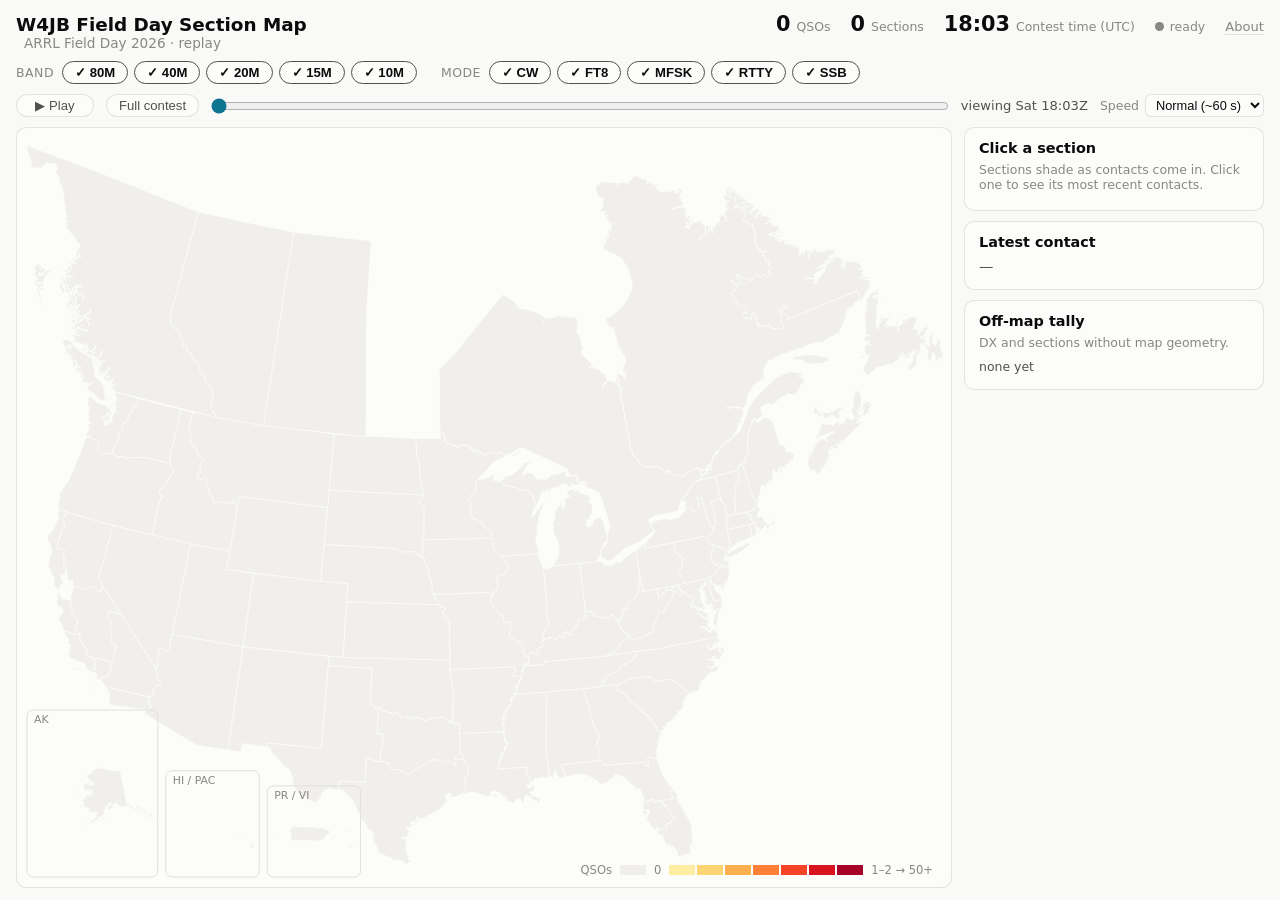
==== index.html @ 1a1bbf34 "Baseline static Field Day map before pre-launch fixes" ====
<!DOCTYPE html>
<html lang="en">
<head>
<meta charset="utf-8">
<meta name="viewport" content="width=device-width, initial-scale=1">
<title>W4JB Field Day Section Map</title>
<meta name="description" content="Interactive replay of the W4JB ARRL Field Day 2026 log across ARRL/RAC sections.">
<link rel="stylesheet" href="style.css">
<script src="vendor/d3.v7.min.js"></script>
</head>
<body>
<div class="app">
  <header>
    <div class="title-block">
      <h1>W4JB Field Day Section Map</h1>
      <span class="subtitle">ARRL Field Day 2026 &middot; replay</span>
    </div>
    <div class="stats-row">
      <div class="stat"><span class="stat-value" id="stat-qsos">0</span><span class="stat-label">QSOs</span></div>
      <div class="stat"><span class="stat-value" id="stat-sections">0</span><span class="stat-label">Sections</span></div>
      <div class="stat"><span class="stat-value" id="stat-clock">--:--</span><span class="stat-label">Contest time (UTC)</span></div>
      <div class="stat"><span class="conn-dot" id="conn-dot"></span><span class="stat-label" id="conn-label">loading…</span></div>
      <a class="about-link" href="about.html">About</a>
    </div>
  </header>

  <div class="filters" id="filters">
    <div class="filter-group" id="band-filters"><span class="filter-title">Band</span></div>
    <div class="filter-group" id="mode-filters"><span class="filter-title">Mode</span></div>
  </div>

  <div class="timebar">
    <button id="play-btn" class="chip on" aria-label="Play or pause the replay">&#9654; Play</button>
    <button id="live-btn" class="chip" aria-label="Show the full completed contest">Full contest</button>
    <input type="range" id="time-slider" min="0" max="0" value="0" step="60"
           aria-label="Scrub contest time">
    <span class="time-label" id="time-label">loading…</span>
    <label class="speed-ctl">Speed
      <select id="speed-select" aria-label="Replay speed">
        <option value="30">Fast (~30 s)</option>
        <option value="60" selected>Normal (~60 s)</option>
        <option value="120">Slow (~2 min)</option>
      </select>
    </label>
  </div>

  <main>
    <div class="map-pane">
      <svg id="map" role="img" aria-label="Choropleth map of ARRL sections worked"></svg>
      <div class="legend" id="legend"></div>
      <div class="tooltip" id="tooltip" hidden></div>
    </div>

    <aside class="side-panel">
      <section class="panel" id="detail-panel">
        <h2 id="detail-title">Click a section</h2>
        <p class="panel-hint" id="detail-hint">Sections shade as contacts come in. Click one to see its most recent contacts.</p>
        <table class="contact-table" id="detail-table" hidden>
          <thead><tr><th>UTC</th><th>Call</th><th>Band</th><th>Mode</th></tr></thead>
          <tbody></tbody>
        </table>
      </section>
      <section class="panel">
        <h2>Latest contact</h2>
        <div class="latest" id="latest">&mdash;</div>
      </section>
      <section class="panel">
        <h2>Off-map tally</h2>
        <p class="panel-hint">DX and sections without map geometry.</p>
        <table class="contact-table" id="offmap-table">
          <tbody></tbody>
        </table>
      </section>
    </aside>
  </main>
</div>
<script src="app.js"></script>
</body>
</html>
---- style.css ----
:root {
  color-scheme: light;
  --surface-1: #fcfcfb;
  --page: #f9f9f7;
  --text-primary: #0b0b0b;
  --text-secondary: #52514e;
  --text-muted: #898781;
  --hairline: #e1e0d9;
  --border: rgba(11, 11, 11, 0.10);
  --map-empty: #f0efec;
  --map-stroke: #fcfcfb;
  --flash: #0e7490;
  --good: #006300;
}
@media (prefers-color-scheme: dark) {
  :root {
    color-scheme: dark;
    --surface-1: #1a1a19;
    --page: #0d0d0d;
    --text-primary: #ffffff;
    --text-secondary: #c3c2b7;
    --text-muted: #898781;
    --hairline: #2c2c2a;
    --border: rgba(255, 255, 255, 0.10);
    --map-empty: #242423;
    --map-stroke: #0d0d0d;
    --flash: #22d3ee;
    --good: #0ca30c;
  }
}

* { box-sizing: border-box; margin: 0; }
body {
  background: var(--page);
  color: var(--text-primary);
  font-family: system-ui, -apple-system, "Segoe UI", sans-serif;
  font-size: 14px;
}
.app { display: flex; flex-direction: column; height: 100vh; padding: 12px 16px; gap: 10px; }

header { display: flex; justify-content: space-between; align-items: baseline; flex-wrap: wrap; gap: 8px; }
h1 { font-size: 1.15rem; font-weight: 650; }
.subtitle { color: var(--text-muted); font-size: 0.85rem; margin-left: 8px; }
.stats-row { display: flex; gap: 20px; align-items: baseline; }
.stat { display: flex; align-items: baseline; gap: 6px; }
.stat-value { font-size: 1.3rem; font-weight: 650; font-variant-numeric: tabular-nums; }
.stat-label { color: var(--text-muted); font-size: 0.78rem; }
.conn-dot { width: 9px; height: 9px; border-radius: 50%; background: var(--text-muted); display: inline-block; }
.conn-dot.live { background: var(--good); }
.conn-dot.playing { background: var(--flash); }
.about-link { color: var(--text-muted); font-size: 0.82rem; text-decoration: none; border-bottom: 1px solid var(--border); }
.about-link:hover { color: var(--text-primary); }

.filters { display: flex; gap: 24px; flex-wrap: wrap; align-items: center; }
.filter-group { display: flex; gap: 6px; align-items: center; flex-wrap: wrap; }
.filter-title { color: var(--text-muted); font-size: 0.78rem; margin-right: 2px; text-transform: uppercase; letter-spacing: 0.04em; }
.chip {
  border: 1px solid var(--border);
  background: var(--surface-1);
  color: var(--text-secondary);
  border-radius: 999px;
  padding: 3px 12px;
  font-size: 0.82rem;
  cursor: pointer;
}
.chip.on { color: var(--text-primary); border-color: var(--text-secondary); font-weight: 600; }
.filters .chip.on::before { content: "✓ "; font-weight: 700; }

main { display: flex; flex: 1; gap: 12px; min-height: 0; }
.map-pane {
  position: relative; flex: 1; min-width: 0;
  background: var(--surface-1);
  border: 1px solid var(--border);
  border-radius: 10px;
  overflow: hidden;
}
#map { width: 100%; height: 100%; display: block; }

.section-shape { stroke: var(--map-stroke); stroke-width: 0.7; cursor: pointer; transition: fill 0.4s; }
.section-shape:hover { stroke: var(--text-primary); stroke-width: 1.2; }
.section-shape.selected { stroke: var(--text-primary); stroke-width: 1.6; }
.section-shape.flash { stroke: var(--flash); stroke-width: 2.2; transition: none; }

.inset-box { fill: none; stroke: var(--hairline); stroke-width: 1; }
.inset-label { fill: var(--text-muted); font-size: 0.68rem; }

.timebar { display: flex; align-items: center; gap: 12px; }
.timebar input[type="range"] { flex: 1; accent-color: var(--flash); min-width: 120px; }
.time-label { color: var(--text-secondary); font-size: 0.82rem; white-space: nowrap; font-variant-numeric: tabular-nums; }
.as-of { color: var(--text-muted); font-size: 0.78rem; }
.speed-ctl { color: var(--text-muted); font-size: 0.78rem; display: flex; align-items: center; gap: 6px; white-space: nowrap; }
.speed-ctl select {
  background: var(--surface-1); color: var(--text-primary);
  border: 1px solid var(--border); border-radius: 6px; padding: 2px 6px; font-size: 0.8rem;
}
#play-btn { min-width: 78px; }

.legend {
  position: absolute; right: 12px; bottom: 10px;
  display: flex; align-items: center; gap: 2px;
  font-size: 0.72rem; color: var(--text-muted);
}
.legend .swatch { width: 26px; height: 10px; }
.legend .lab { margin: 0 6px; }

.tooltip {
  position: absolute; pointer-events: none;
  background: var(--surface-1); border: 1px solid var(--border);
  border-radius: 6px; padding: 6px 9px; font-size: 0.8rem;
  box-shadow: 0 2px 8px rgba(0,0,0,0.18); max-width: 240px; z-index: 5;
}
.tooltip .tt-title { font-weight: 650; }
.tooltip .tt-sub { color: var(--text-secondary); }

.side-panel { width: 300px; display: flex; flex-direction: column; gap: 10px; overflow-y: auto; }
.panel {
  background: var(--surface-1);
  border: 1px solid var(--border);
  border-radius: 10px;
  padding: 12px 14px;
}
.panel h2 { font-size: 0.9rem; font-weight: 650; margin-bottom: 6px; }
.panel-hint { color: var(--text-muted); font-size: 0.78rem; margin-bottom: 6px; }

.contact-table { width: 100%; border-collapse: collapse; font-size: 0.82rem; }
.contact-table th {
  text-align: left; color: var(--text-muted); font-weight: 500;
  border-bottom: 1px solid var(--hairline); padding: 2px 6px 4px 0;
}
.contact-table td {
  padding: 3px 6px 3px 0; border-bottom: 1px solid var(--hairline);
  font-variant-numeric: tabular-nums; color: var(--text-secondary);
}
.contact-table td.call { color: var(--text-primary); font-weight: 600; }
.contact-table tr:last-child td { border-bottom: none; }

.latest { font-size: 0.9rem; color: var(--text-secondary); line-height: 1.45; }
.latest .call { font-weight: 650; color: var(--text-primary); }

/* ---- About / docs page ---- */
.doc { max-width: 820px; margin: 0 auto; padding: 32px 20px 64px; line-height: 1.6; }
.doc a { color: var(--flash); }
.doc h1 { font-size: 1.5rem; margin-bottom: 4px; }
.doc h2 { font-size: 1.1rem; margin: 28px 0 8px; }
.doc p, .doc li { color: var(--text-secondary); }
.doc code { background: var(--surface-1); border: 1px solid var(--border); border-radius: 4px; padding: 1px 5px; font-size: 0.85em; }
.doc ul { margin: 8px 0 8px 22px; }
.doc .back { display: inline-block; margin-bottom: 18px; font-size: 0.85rem; }
.doc .muted { color: var(--text-muted); font-size: 0.85rem; }
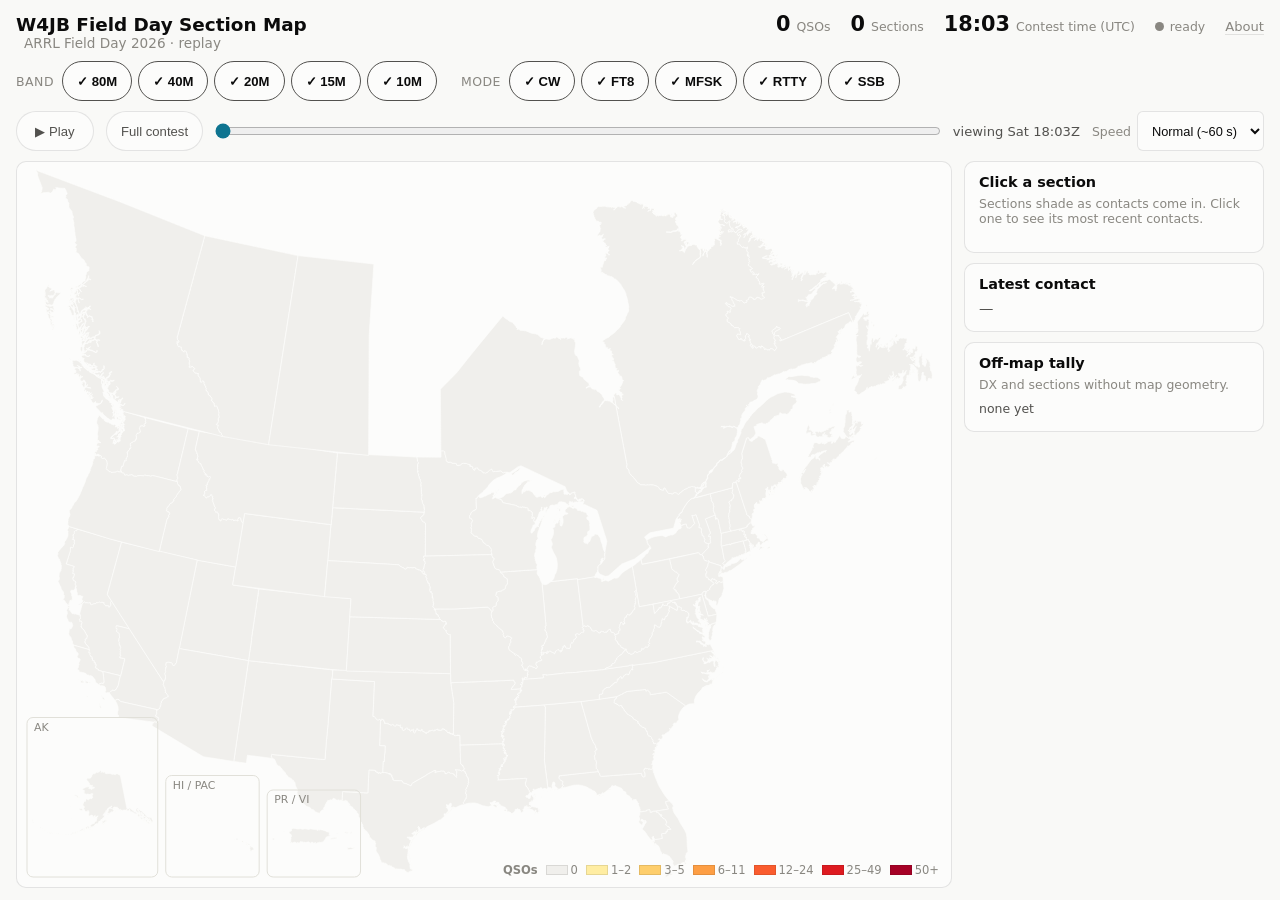
==== commit 53b553f5: "Prepare Field Day map for public launch" ====
--- a/index.html
+++ b/index.html
@@ -19,7 +19,7 @@
       <div class="stat"><span class="stat-value" id="stat-qsos">0</span><span class="stat-label">QSOs</span></div>
       <div class="stat"><span class="stat-value" id="stat-sections">0</span><span class="stat-label">Sections</span></div>
       <div class="stat"><span class="stat-value" id="stat-clock">--:--</span><span class="stat-label">Contest time (UTC)</span></div>
-      <div class="stat"><span class="conn-dot" id="conn-dot"></span><span class="stat-label" id="conn-label">loading…</span></div>
+      <div class="stat" role="status" aria-live="polite"><span class="conn-dot" id="conn-dot" aria-hidden="true"></span><span class="stat-label" id="conn-label">loading…</span></div>
       <a class="about-link" href="about.html">About</a>
     </div>
   </header>
@@ -30,11 +30,11 @@
   </div>
 
   <div class="timebar">
-    <button id="play-btn" class="chip on" aria-label="Play or pause the replay">&#9654; Play</button>
-    <button id="live-btn" class="chip" aria-label="Show the full completed contest">Full contest</button>
+    <button id="play-btn" class="chip on" aria-label="Play replay" aria-pressed="false">&#9654; Play</button>
+    <button id="live-btn" class="chip" aria-label="Show the full completed contest" aria-pressed="false">Full contest</button>
     <input type="range" id="time-slider" min="0" max="0" value="0" step="60"
            aria-label="Scrub contest time">
-    <span class="time-label" id="time-label">loading…</span>
+    <span class="time-label" id="time-label" aria-live="polite">loading…</span>
     <label class="speed-ctl">Speed
       <select id="speed-select" aria-label="Replay speed">
         <option value="30">Fast (~30 s)</option>
@@ -46,17 +46,18 @@
 
   <main>
     <div class="map-pane">
-      <svg id="map" role="img" aria-label="Choropleth map of ARRL sections worked"></svg>
-      <div class="legend" id="legend"></div>
+      <svg id="map" role="group" aria-label="Interactive choropleth map of worked ARRL and RAC sections. Use Tab to focus a section and Enter or Space to select it."></svg>
+      <div class="legend" id="legend" aria-label="QSO heat-scale legend"></div>
       <div class="tooltip" id="tooltip" hidden></div>
     </div>
 
     <aside class="side-panel">
-      <section class="panel" id="detail-panel">
+      <section class="panel" id="detail-panel" aria-live="polite">
         <h2 id="detail-title">Click a section</h2>
         <p class="panel-hint" id="detail-hint">Sections shade as contacts come in. Click one to see its most recent contacts.</p>
+        <div class="section-breakdown" id="detail-breakdown" hidden></div>
         <table class="contact-table" id="detail-table" hidden>
-          <thead><tr><th>UTC</th><th>Call</th><th>Band</th><th>Mode</th></tr></thead>
+          <thead><tr><th>UTC</th><th>Call</th><th>Sec.</th><th>Band</th><th>Mode</th></tr></thead>
           <tbody></tbody>
         </table>
       </section>
--- a/style.css
+++ b/style.css
@@ -30,18 +30,23 @@
 }
 
 * { box-sizing: border-box; margin: 0; }
+html, body { max-width: 100%; overflow-x: hidden; }
 body {
   background: var(--page);
   color: var(--text-primary);
   font-family: system-ui, -apple-system, "Segoe UI", sans-serif;
   font-size: 14px;
 }
-.app { display: flex; flex-direction: column; height: 100vh; padding: 12px 16px; gap: 10px; }
+.app {
+  display: flex; flex-direction: column;
+  min-height: 100vh; min-height: 100dvh;
+  padding: 12px 16px; gap: 10px;
+}
 
 header { display: flex; justify-content: space-between; align-items: baseline; flex-wrap: wrap; gap: 8px; }
 h1 { font-size: 1.15rem; font-weight: 650; }
 .subtitle { color: var(--text-muted); font-size: 0.85rem; margin-left: 8px; }
-.stats-row { display: flex; gap: 20px; align-items: baseline; }
+.stats-row { display: flex; gap: 12px 20px; align-items: baseline; flex-wrap: wrap; }
 .stat { display: flex; align-items: baseline; gap: 6px; }
 .stat-value { font-size: 1.3rem; font-weight: 650; font-variant-numeric: tabular-nums; }
 .stat-label { color: var(--text-muted); font-size: 0.78rem; }
@@ -59,7 +64,8 @@
   background: var(--surface-1);
   color: var(--text-secondary);
   border-radius: 999px;
-  padding: 3px 12px;
+  min-height: 40px;
+  padding: 8px 14px;
   font-size: 0.82rem;
   cursor: pointer;
 }
@@ -69,6 +75,7 @@
 main { display: flex; flex: 1; gap: 12px; min-height: 0; }
 .map-pane {
   position: relative; flex: 1; min-width: 0;
+  min-height: 440px;
   background: var(--surface-1);
   border: 1px solid var(--border);
   border-radius: 10px;
@@ -80,28 +87,32 @@
 .section-shape:hover { stroke: var(--text-primary); stroke-width: 1.2; }
 .section-shape.selected { stroke: var(--text-primary); stroke-width: 1.6; }
 .section-shape.flash { stroke: var(--flash); stroke-width: 2.2; transition: none; }
+.section-shape:focus { outline: none; stroke: var(--flash); stroke-width: 2.4; }
 
 .inset-box { fill: none; stroke: var(--hairline); stroke-width: 1; }
 .inset-label { fill: var(--text-muted); font-size: 0.68rem; }
+.inset-divider { stroke: var(--hairline); stroke-width: 1; }
 
-.timebar { display: flex; align-items: center; gap: 12px; }
-.timebar input[type="range"] { flex: 1; accent-color: var(--flash); min-width: 120px; }
+.timebar { display: flex; align-items: center; gap: 8px 12px; flex-wrap: wrap; }
+.timebar input[type="range"] { flex: 1 1 220px; accent-color: var(--flash); min-width: 120px; min-height: 40px; }
 .time-label { color: var(--text-secondary); font-size: 0.82rem; white-space: nowrap; font-variant-numeric: tabular-nums; }
 .as-of { color: var(--text-muted); font-size: 0.78rem; }
 .speed-ctl { color: var(--text-muted); font-size: 0.78rem; display: flex; align-items: center; gap: 6px; white-space: nowrap; }
 .speed-ctl select {
   background: var(--surface-1); color: var(--text-primary);
-  border: 1px solid var(--border); border-radius: 6px; padding: 2px 6px; font-size: 0.8rem;
+  border: 1px solid var(--border); border-radius: 6px; padding: 8px 10px; min-height: 40px; font-size: 0.8rem;
 }
 #play-btn { min-width: 78px; }
 
 .legend {
   position: absolute; right: 12px; bottom: 10px;
-  display: flex; align-items: center; gap: 2px;
+  display: flex; align-items: center; justify-content: flex-end; flex-wrap: wrap; gap: 4px 8px;
+  max-width: calc(100% - 24px);
   font-size: 0.72rem; color: var(--text-muted);
 }
-.legend .swatch { width: 26px; height: 10px; }
-.legend .lab { margin: 0 6px; }
+.legend-title { font-weight: 650; }
+.legend-item { display: inline-flex; align-items: center; gap: 3px; white-space: nowrap; }
+.legend .swatch { width: 22px; height: 10px; border: 1px solid var(--border); }
 
 .tooltip {
   position: absolute; pointer-events: none;
@@ -121,6 +132,7 @@
 }
 .panel h2 { font-size: 0.9rem; font-weight: 650; margin-bottom: 6px; }
 .panel-hint { color: var(--text-muted); font-size: 0.78rem; margin-bottom: 6px; }
+.section-breakdown { display: flex; flex-wrap: wrap; gap: 4px 12px; color: var(--text-secondary); font-size: 0.82rem; margin-bottom: 8px; }
 
 .contact-table { width: 100%; border-collapse: collapse; font-size: 0.82rem; }
 .contact-table th {
@@ -137,6 +149,37 @@
 .latest { font-size: 0.9rem; color: var(--text-secondary); line-height: 1.45; }
 .latest .call { font-weight: 650; color: var(--text-primary); }
 
+button:focus-visible, select:focus-visible, input:focus-visible, a:focus-visible {
+  outline: 3px solid var(--flash);
+  outline-offset: 2px;
+}
+
+@media (max-width: 800px) {
+  .app { padding: 10px; }
+  header { align-items: flex-start; }
+  .title-block { width: 100%; }
+  .subtitle { display: block; margin: 2px 0 0; }
+  .stats-row { width: 100%; }
+  .filters { gap: 10px 18px; }
+  .filter-group { align-items: flex-start; }
+  .timebar { align-items: center; }
+  .time-label { order: 4; flex: 1 1 100%; white-space: normal; }
+  main { flex-direction: column; min-height: auto; }
+  .map-pane { flex: none; width: 100%; min-height: 0; }
+  #map { height: clamp(380px, calc(79vw + 95px), 690px); }
+  .side-panel { width: 100%; overflow-y: visible; }
+  .legend {
+    position: static; justify-content: flex-start; max-width: none;
+    padding: 8px 10px 10px;
+  }
+  .chip, .speed-ctl select { min-height: 44px; }
+}
+
+@media (prefers-reduced-motion: reduce) {
+  .section-shape, .section-shape.flash { transition: none; }
+  .section-shape.flash { stroke: var(--map-stroke); stroke-width: 0.7; }
+}
+
 /* ---- About / docs page ---- */
 .doc { max-width: 820px; margin: 0 auto; padding: 32px 20px 64px; line-height: 1.6; }
 .doc a { color: var(--flash); }
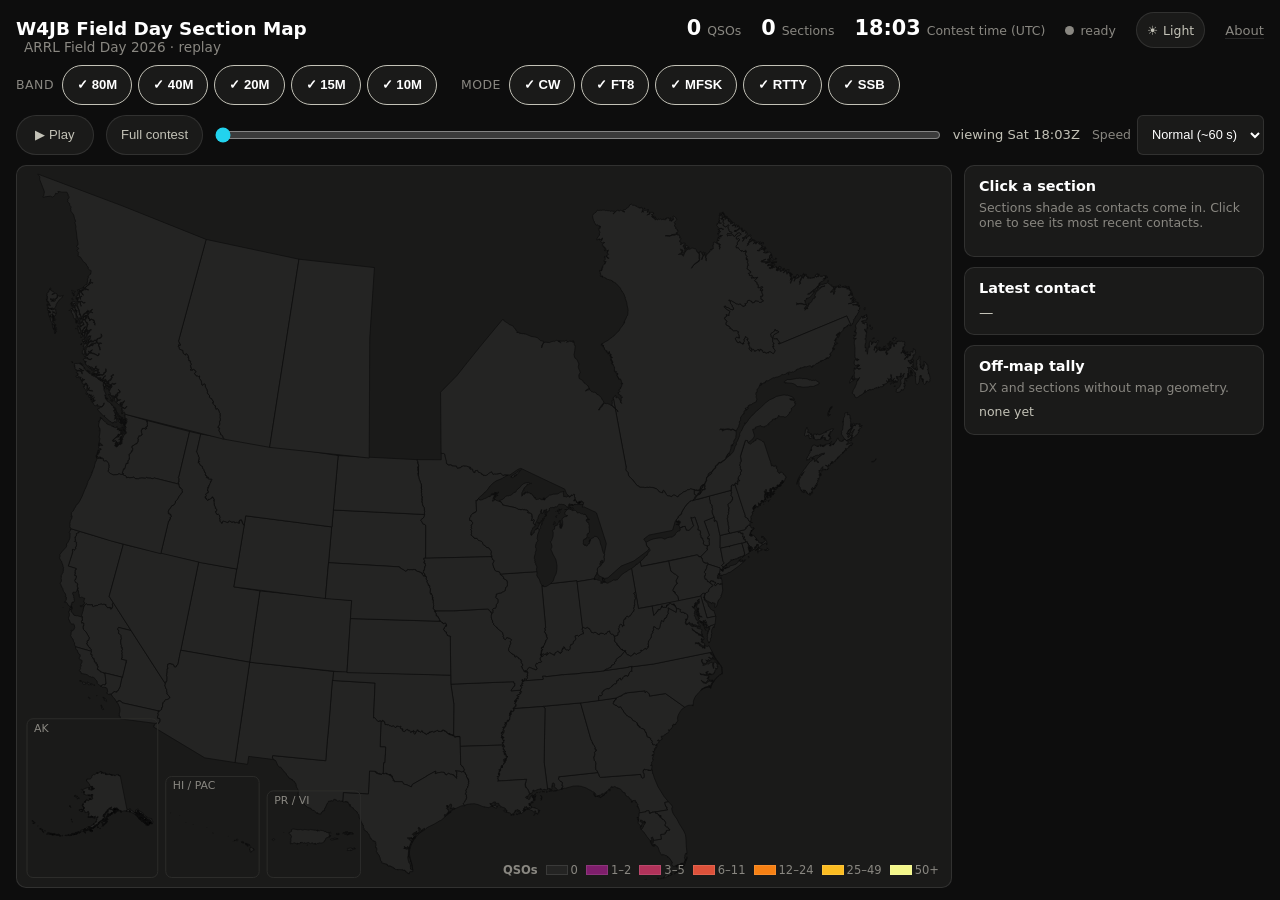
==== commit 9c98e181: "Add persistent dark and light theme toggle" ====
--- a/index.html
+++ b/index.html
@@ -1,10 +1,11 @@
 <!DOCTYPE html>
-<html lang="en">
+<html lang="en" data-theme="dark">
 <head>
 <meta charset="utf-8">
 <meta name="viewport" content="width=device-width, initial-scale=1">
 <title>W4JB Field Day Section Map</title>
 <meta name="description" content="Interactive replay of the W4JB ARRL Field Day 2026 log across ARRL/RAC sections.">
+<script>try{if(localStorage.getItem("field-day-map-theme")==="light")document.documentElement.dataset.theme="light"}catch{}</script>
 <link rel="stylesheet" href="style.css">
 <script src="vendor/d3.v7.min.js"></script>
 </head>
@@ -20,6 +21,7 @@
       <div class="stat"><span class="stat-value" id="stat-sections">0</span><span class="stat-label">Sections</span></div>
       <div class="stat"><span class="stat-value" id="stat-clock">--:--</span><span class="stat-label">Contest time (UTC)</span></div>
       <div class="stat" role="status" aria-live="polite"><span class="conn-dot" id="conn-dot" aria-hidden="true"></span><span class="stat-label" id="conn-label">loading…</span></div>
+      <button id="theme-toggle" class="theme-toggle" type="button" aria-label="Switch to light mode"><span id="theme-icon" aria-hidden="true">&#9728;</span><span id="theme-label">Light</span></button>
       <a class="about-link" href="about.html">About</a>
     </div>
   </header>
--- a/style.css
+++ b/style.css
@@ -1,32 +1,30 @@
 :root {
+  color-scheme: dark;
+  --surface-1: #1a1a19;
+  --page: #0d0d0d;
+  --text-primary: #ffffff;
+  --text-secondary: #c3c2b7;
+  --text-muted: #898781;
+  --hairline: #2c2c2a;
+  --border: rgba(255, 255, 255, 0.10);
+  --map-empty: #242423;
+  --map-stroke: #0d0d0d;
+  --flash: #22d3ee;
+  --good: #0ca30c;
+}
+:root[data-theme="light"] {
   color-scheme: light;
   --surface-1: #fcfcfb;
   --page: #f9f9f7;
   --text-primary: #0b0b0b;
   --text-secondary: #52514e;
-  --text-muted: #898781;
+  --text-muted: #77756f;
   --hairline: #e1e0d9;
   --border: rgba(11, 11, 11, 0.10);
   --map-empty: #f0efec;
   --map-stroke: #fcfcfb;
   --flash: #0e7490;
   --good: #006300;
-}
-@media (prefers-color-scheme: dark) {
-  :root {
-    color-scheme: dark;
-    --surface-1: #1a1a19;
-    --page: #0d0d0d;
-    --text-primary: #ffffff;
-    --text-secondary: #c3c2b7;
-    --text-muted: #898781;
-    --hairline: #2c2c2a;
-    --border: rgba(255, 255, 255, 0.10);
-    --map-empty: #242423;
-    --map-stroke: #0d0d0d;
-    --flash: #22d3ee;
-    --good: #0ca30c;
-  }
 }
 
 * { box-sizing: border-box; margin: 0; }
@@ -55,6 +53,14 @@
 .conn-dot.playing { background: var(--flash); }
 .about-link { color: var(--text-muted); font-size: 0.82rem; text-decoration: none; border-bottom: 1px solid var(--border); }
 .about-link:hover { color: var(--text-primary); }
+.theme-toggle {
+  display: inline-flex; align-items: center; gap: 5px;
+  min-height: 36px; padding: 6px 10px;
+  border: 1px solid var(--border); border-radius: 999px;
+  background: var(--surface-1); color: var(--text-secondary);
+  font: inherit; font-size: 0.78rem; cursor: pointer;
+}
+.theme-toggle:hover { color: var(--text-primary); border-color: var(--text-secondary); }
 
 .filters { display: flex; gap: 24px; flex-wrap: wrap; align-items: center; }
 .filter-group { display: flex; gap: 6px; align-items: center; flex-wrap: wrap; }
@@ -172,7 +178,7 @@
     position: static; justify-content: flex-start; max-width: none;
     padding: 8px 10px 10px;
   }
-  .chip, .speed-ctl select { min-height: 44px; }
+  .chip, .speed-ctl select, .theme-toggle { min-height: 44px; }
 }
 
 @media (prefers-reduced-motion: reduce) {
